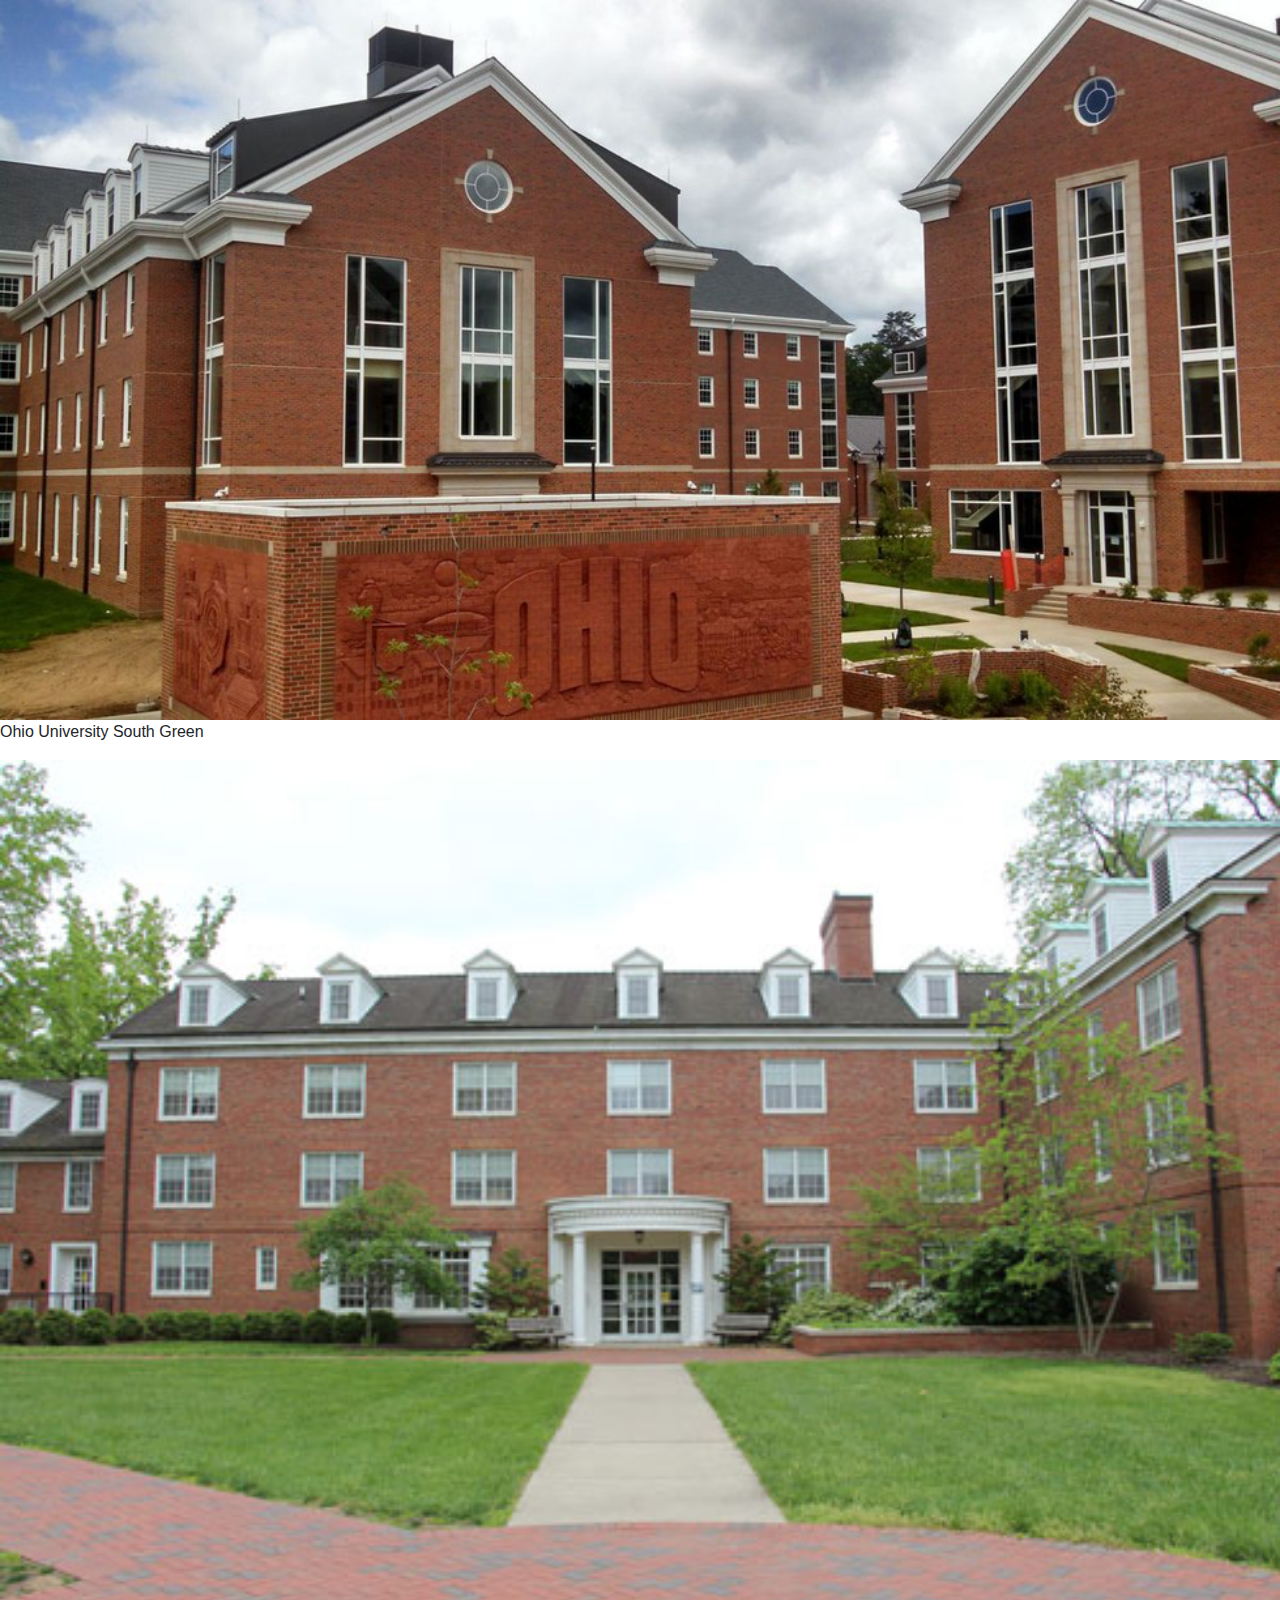
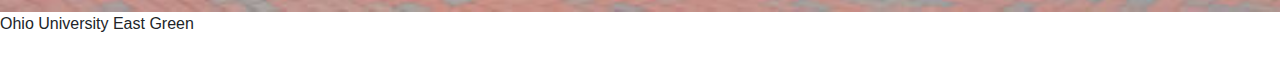
==== index2.html @ decfb776 "updated" ====
<!Doctype html>
<html lang="en">
    <head>
        <title>Lauren Bangs font demo</title>
        <meta name="viewport" content="width=device-width, initial-scale=1.0">
        <link href="https://fonts.googleapis.com/css2?family=Architects+Daughter&family=Roboto+Slab:wght@500&display=swap" rel="stylesheet">
        <link rel="stylesheet" href="https://stackpath.bootstrapcdn.com/bootstrap/4.5.2/css/bootstrap.min.css" integrity="sha384-JcKb8q3iqJ61gNV9KGb8thSsNjpSL0n8PARn9HuZOnIxN0hoP+VmmDGMN5t9UJ0Z" crossorigin="anonymous">
        <link href="main.css" rel="stylesheet" type="text/css">
    </head>
    <body>
        
      <div>
    <img src="images/ohio-university.jpeg" alt="South green" /> 
          </div>
        <p>Ohio University South Green</p>
          <div>

<img src="images/ohio-university-southgreen.jpg" alt="East Green" />
          </div>
        <p>Ohio University East Green</p>
        <div>
  <script src="https://code.jquery.com/jquery-3.5.1.slim.min.js"></script>
        </div>
    </body>
</html>
---- main.css ----
<img src="..." class="img-fluid" alt="Responsive image">
div.imageContainer {
    width: 0 auto 0 auto;
}

div img {
    width:100%;

}


@media screen and (min-width:800px) {
    
}

@media screen and (min-width:1200px) {
    div{
        display: inline-block;
        width: 100%;
    }

}
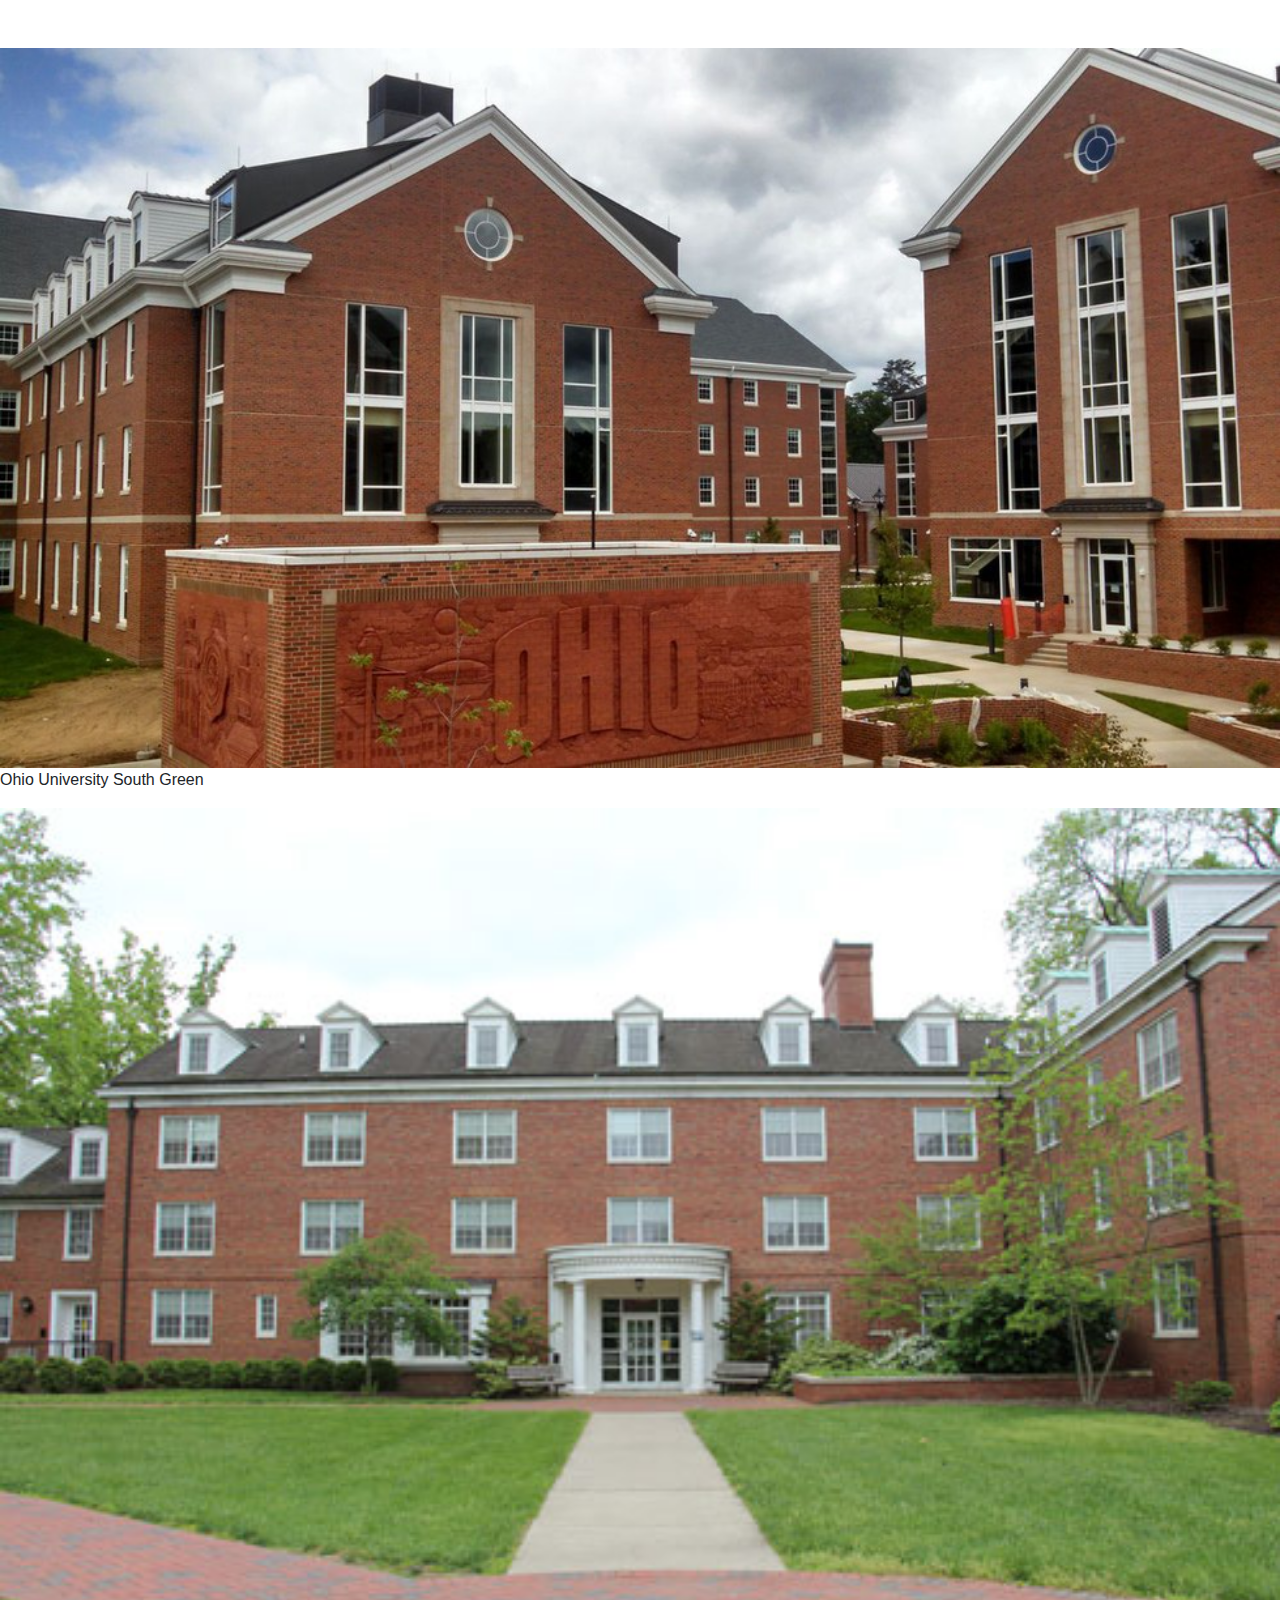
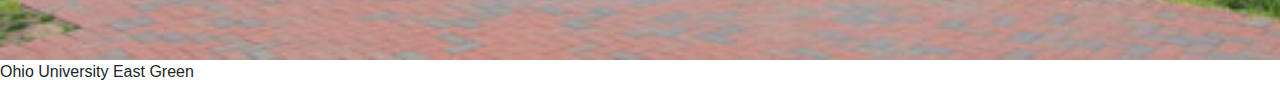
==== commit 4f9d73b8: "commit" ====
--- a/index2.html
+++ b/index2.html
@@ -1,24 +1,31 @@
 <!Doctype html>
 <html lang="en">
     <head>
-        <title>Lauren Bangs font demo</title>
+        <title>Lauren Bangs</title>
         <meta name="viewport" content="width=device-width, initial-scale=1.0">
         <link href="https://fonts.googleapis.com/css2?family=Architects+Daughter&family=Roboto+Slab:wght@500&display=swap" rel="stylesheet">
         <link rel="stylesheet" href="https://stackpath.bootstrapcdn.com/bootstrap/4.5.2/css/bootstrap.min.css" integrity="sha384-JcKb8q3iqJ61gNV9KGb8thSsNjpSL0n8PARn9HuZOnIxN0hoP+VmmDGMN5t9UJ0Z" crossorigin="anonymous">
         <link href="main.css" rel="stylesheet" type="text/css">
     </head>
     <body>
-        
+        <header>
+            <nav class="main-nav" id="main-nav">  </nav>
+            <main>
+                <div class="flex">
+                </div>
+                <img src=""
+            </main>
+        </header>
       <div>
     <img src="images/ohio-university.jpeg" alt="South green" /> 
+          <div>
+        <p>Ohio University South Green</p>
           </div>
-        <p>Ohio University South Green</p>
-          <div>
 
 <img src="images/ohio-university-southgreen.jpg" alt="East Green" />
-          </div>
+          <div>
         <p>Ohio University East Green</p>
-        <div>
+              </div>
   <script src="https://code.jquery.com/jquery-3.5.1.slim.min.js"></script>
         </div>
     </body>
